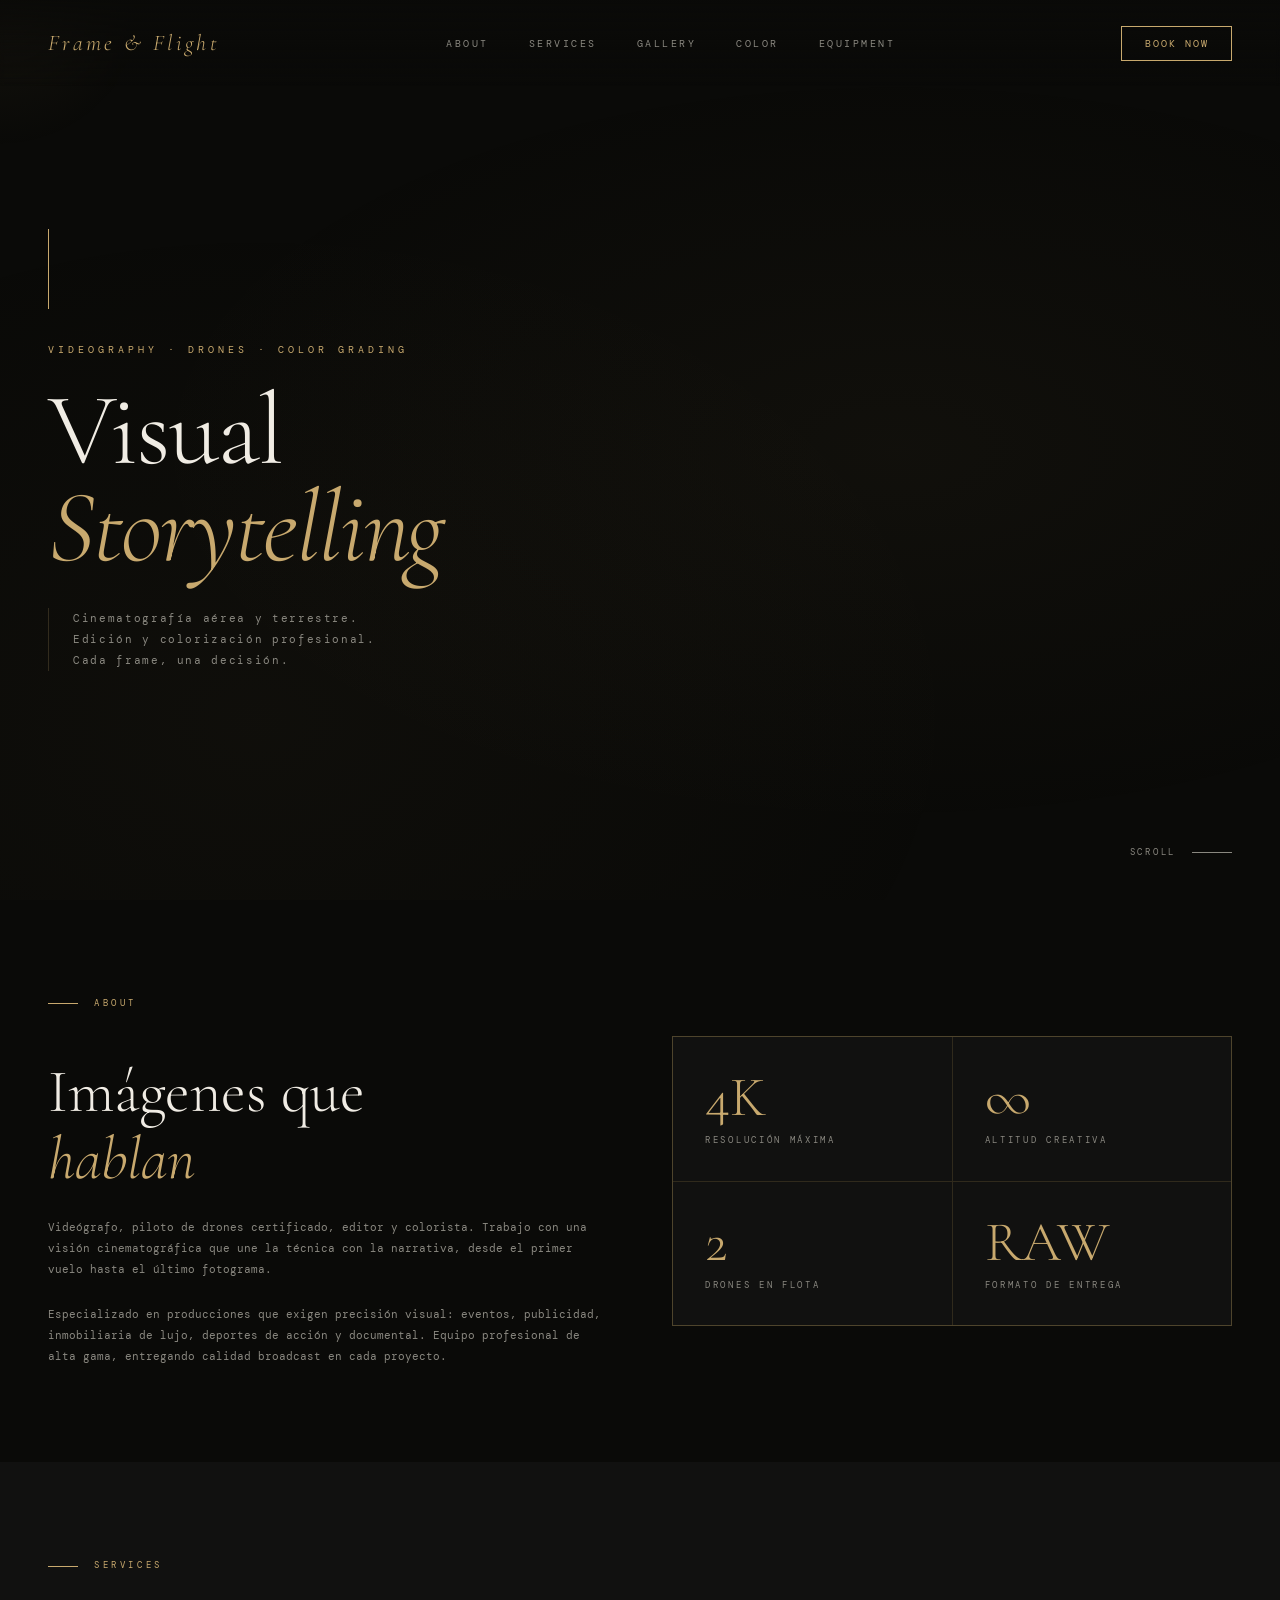
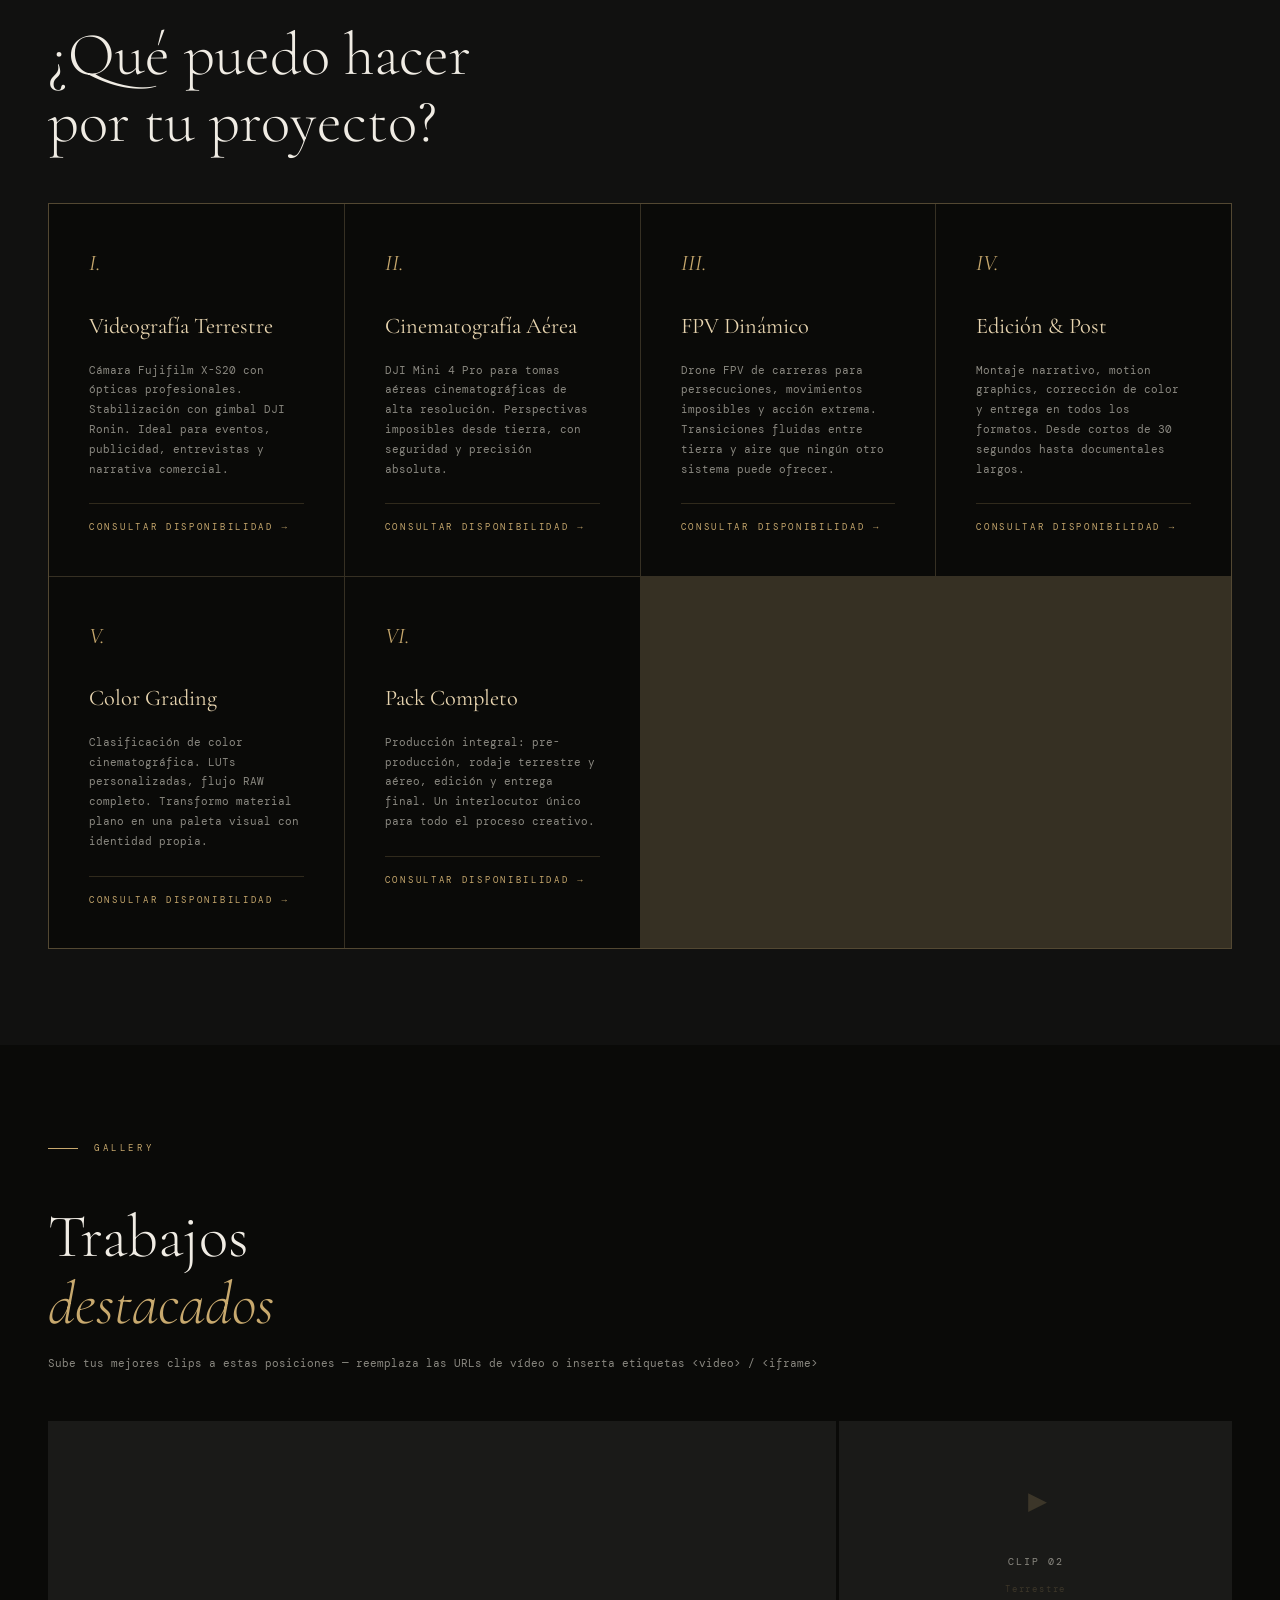
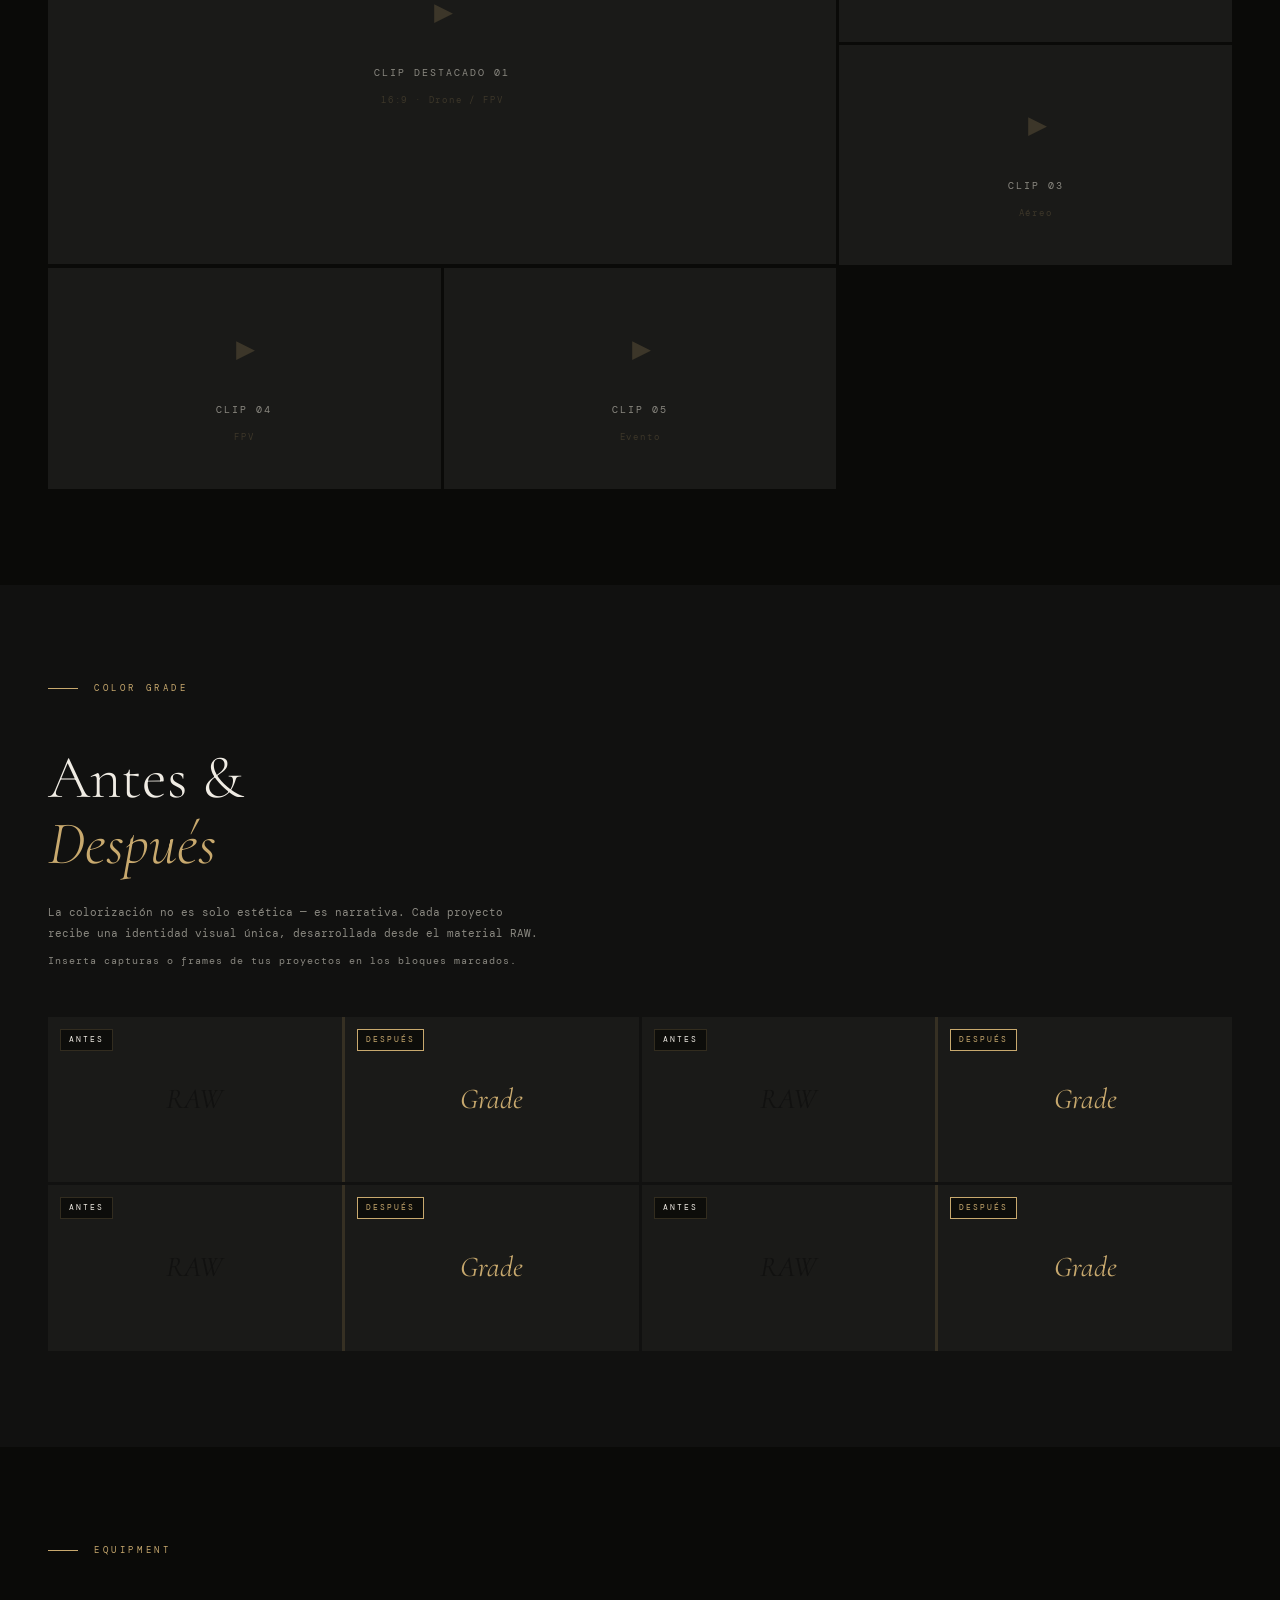
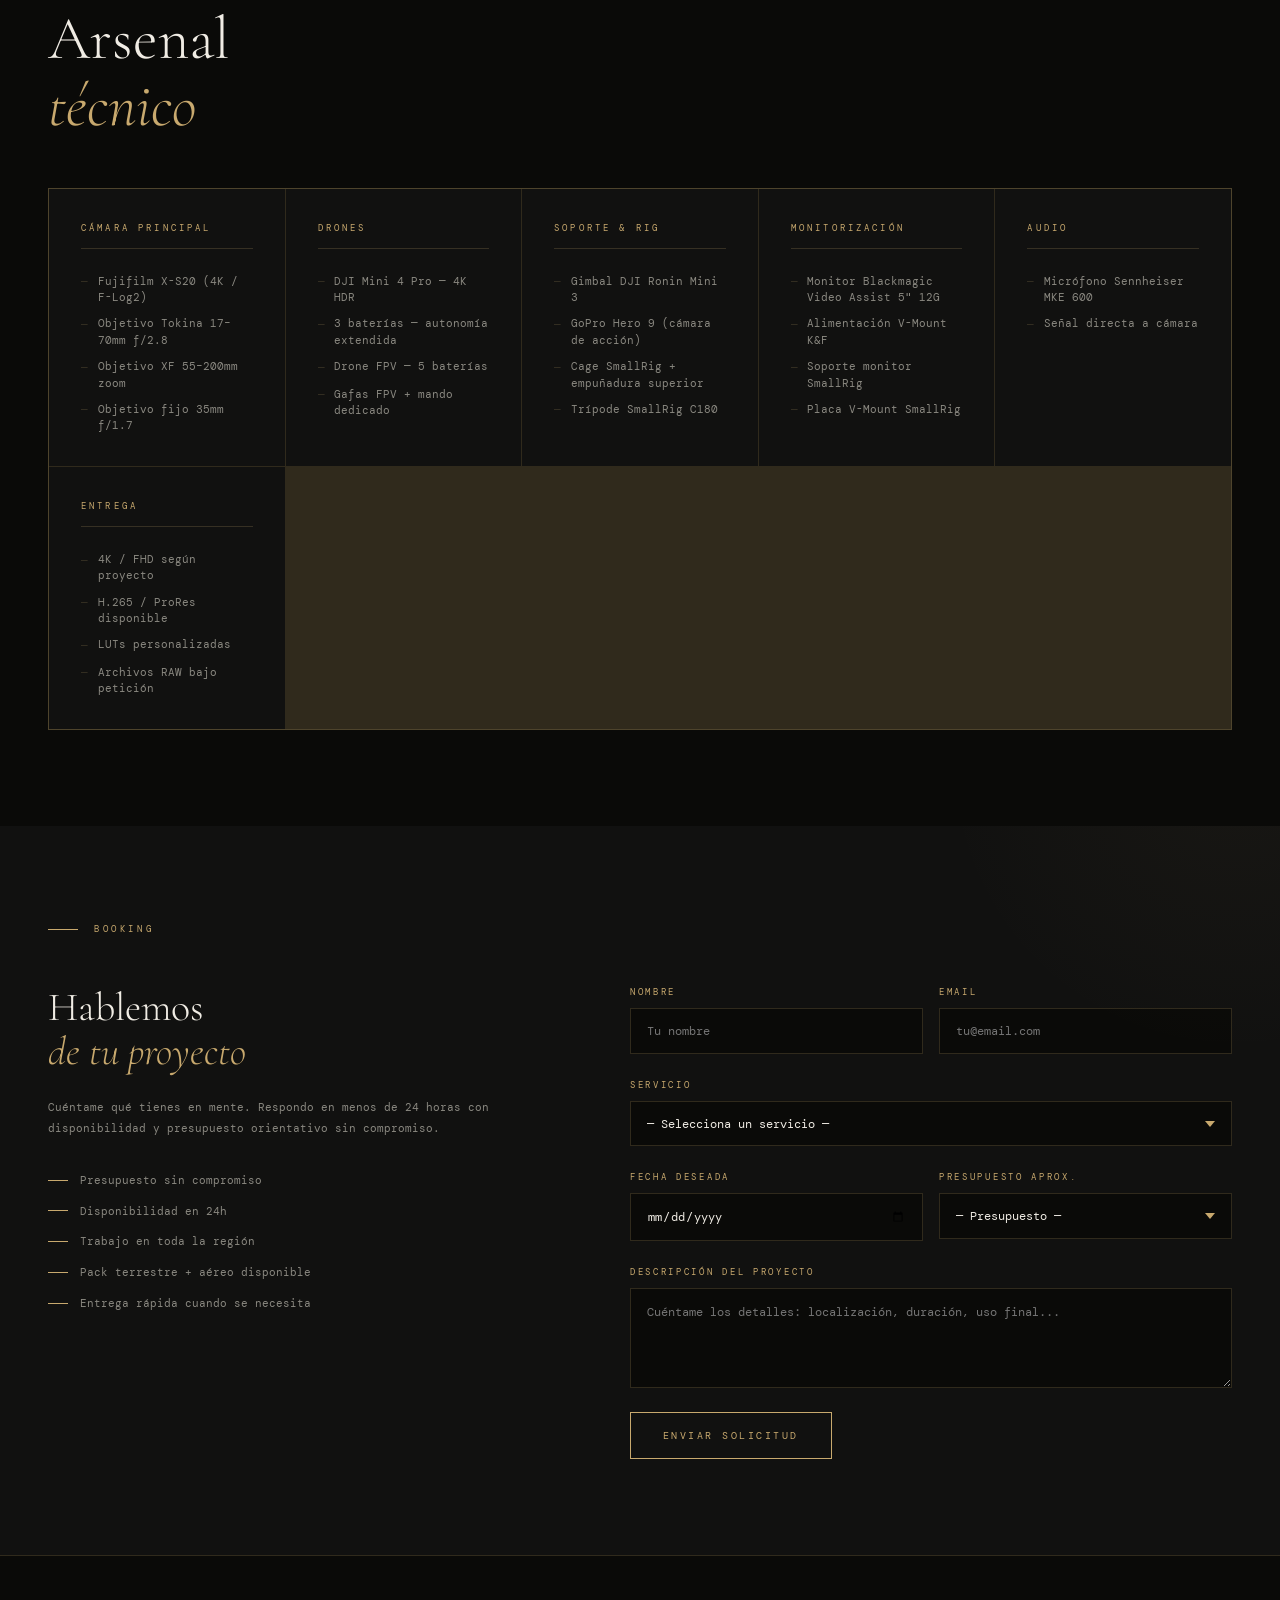
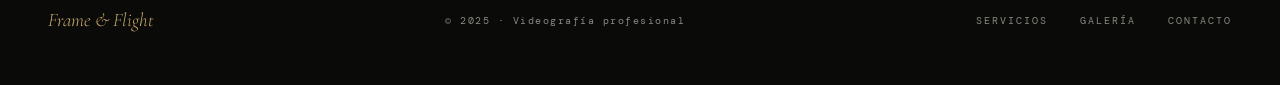
==== .github/workflows/index.html @ 71a97214 "Rename portfolio.html to index.html" ====
<!DOCTYPE html>
<html lang="es">
<head>
<meta charset="UTF-8">
<meta name="viewport" content="width=device-width, initial-scale=1.0">
<title>Portfolio — Videografía & Drones</title>
<link rel="preconnect" href="https://fonts.googleapis.com">
<link href="https://fonts.googleapis.com/css2?family=Cormorant+Garamond:ital,wght@0,300;0,400;0,600;1,300;1,400&family=DM+Mono:wght@300;400&display=swap" rel="stylesheet">

<style>
  :root {
    --bg: #0a0a08;
    --surface: #111110;
    --surface2: #1a1a18;
    --accent: #c8a96e;
    --accent2: #e8d5b0;
    --text: #f0ece4;
    --muted: #8a8880;
    --border: rgba(200,169,110,0.2);
    --font-display: 'Cormorant Garamond', serif;
    --font-mono: 'DM Mono', monospace;
  }

  * { margin: 0; padding: 0; box-sizing: border-box; }

  html { scroll-behavior: smooth; }

  body {
    background: var(--bg);
    color: var(--text);
    font-family: var(--font-mono);
    font-size: 13px;
    line-height: 1.7;
    cursor: crosshair;
  }

  a { color: inherit; text-decoration: none; }

  /* NAV */
  nav {
    position: fixed;
    top: 0; left: 0; right: 0;
    z-index: 100;
    display: flex;
    justify-content: space-between;
    align-items: center;
    padding: 1.5rem 3rem;
    background: linear-gradient(to bottom, rgba(10,10,8,0.95), transparent);
    backdrop-filter: blur(2px);
  }

  .nav-logo {
    font-family: var(--font-display);
    font-size: 1.4rem;
    font-weight: 300;
    letter-spacing: 0.15em;
    color: var(--accent);
    font-style: italic;
  }

  .nav-links {
    display: flex;
    gap: 2.5rem;
    list-style: none;
  }

  .nav-links a {
    font-size: 10px;
    letter-spacing: 0.25em;
    text-transform: uppercase;
    color: var(--muted);
    transition: color 0.3s;
  }

  .nav-links a:hover { color: var(--accent); }

  .nav-cta {
    font-size: 10px;
    letter-spacing: 0.2em;
    text-transform: uppercase;
    border: 1px solid var(--accent);
    color: var(--accent);
    padding: 0.5rem 1.4rem;
    transition: all 0.3s;
    cursor: pointer;
  }

  .nav-cta:hover {
    background: var(--accent);
    color: var(--bg);
  }

  /* HERO */
  #hero {
    height: 100vh;
    display: flex;
    flex-direction: column;
    justify-content: center;
    align-items: flex-start;
    padding: 0 3rem;
    position: relative;
    overflow: hidden;
  }

  .hero-bg {
    position: absolute;
    inset: 0;
    background:
      radial-gradient(ellipse at 70% 50%, rgba(200,169,110,0.04) 0%, transparent 60%),
      radial-gradient(ellipse at 20% 80%, rgba(200,169,110,0.03) 0%, transparent 50%);
  }

  .hero-line {
    width: 1px;
    height: 80px;
    background: var(--accent);
    margin-bottom: 2rem;
    animation: growLine 1.5s ease forwards;
  }

  @keyframes growLine {
    from { height: 0; opacity: 0; }
    to { height: 80px; opacity: 1; }
  }

  .hero-eyebrow {
    font-size: 10px;
    letter-spacing: 0.4em;
    text-transform: uppercase;
    color: var(--accent);
    margin-bottom: 1.5rem;
    animation: fadeUp 1s ease 0.3s both;
  }

  .hero-title {
    font-family: var(--font-display);
    font-size: clamp(3.5rem, 8vw, 7rem);
    font-weight: 300;
    line-height: 0.95;
    letter-spacing: -0.02em;
    margin-bottom: 2rem;
    animation: fadeUp 1s ease 0.5s both;
  }

  .hero-title em {
    font-style: italic;
    color: var(--accent);
    display: block;
  }

  .hero-sub {
    color: var(--muted);
    font-size: 11px;
    letter-spacing: 0.15em;
    max-width: 340px;
    line-height: 1.9;
    animation: fadeUp 1s ease 0.7s both;
    border-left: 1px solid var(--border);
    padding-left: 1.5rem;
  }

  .hero-scroll {
    position: absolute;
    bottom: 2.5rem;
    right: 3rem;
    font-size: 9px;
    letter-spacing: 0.3em;
    text-transform: uppercase;
    color: var(--muted);
    display: flex;
    align-items: center;
    gap: 1rem;
    animation: fadeUp 1s ease 1s both;
  }

  .hero-scroll::after {
    content: '';
    display: block;
    width: 40px;
    height: 1px;
    background: var(--muted);
  }

  @keyframes fadeUp {
    from { opacity: 0; transform: translateY(20px); }
    to { opacity: 1; transform: translateY(0); }
  }

  /* SECTIONS */
  section {
    padding: 6rem 3rem;
  }

  .section-label {
    font-size: 9px;
    letter-spacing: 0.4em;
    text-transform: uppercase;
    color: var(--accent);
    margin-bottom: 3rem;
    display: flex;
    align-items: center;
    gap: 1rem;
  }

  .section-label::before {
    content: '';
    display: block;
    width: 30px;
    height: 1px;
    background: var(--accent);
  }

  .section-title {
    font-family: var(--font-display);
    font-size: clamp(2.2rem, 5vw, 3.8rem);
    font-weight: 300;
    line-height: 1.1;
    margin-bottom: 1.5rem;
  }

  /* ABOUT */
  #about {
    display: grid;
    grid-template-columns: 1fr 1fr;
    gap: 4rem;
    align-items: center;
  }

  .about-stats {
    display: grid;
    grid-template-columns: 1fr 1fr;
    gap: 1px;
    background: var(--border);
    border: 1px solid var(--border);
  }

  .stat {
    background: var(--surface);
    padding: 2rem;
  }

  .stat-num {
    font-family: var(--font-display);
    font-size: 3.5rem;
    font-weight: 300;
    color: var(--accent);
    line-height: 1;
    display: block;
  }

  .stat-label {
    font-size: 9px;
    letter-spacing: 0.3em;
    text-transform: uppercase;
    color: var(--muted);
    margin-top: 0.5rem;
    display: block;
  }

  /* SERVICES */
  #services {
    background: var(--surface);
  }

  .services-grid {
    display: grid;
    grid-template-columns: repeat(auto-fit, minmax(240px, 1fr));
    gap: 1px;
    background: var(--border);
    border: 1px solid var(--border);
    margin-top: 3rem;
  }

  .service-card {
    background: var(--bg);
    padding: 2.5rem;
    transition: background 0.3s;
    cursor: default;
  }

  .service-card:hover { background: var(--surface2); }

  .service-icon {
    font-size: 1.4rem;
    margin-bottom: 1.5rem;
    display: block;
    font-family: var(--font-display);
    color: var(--accent);
    font-style: italic;
  }

  .service-title {
    font-family: var(--font-display);
    font-size: 1.4rem;
    font-weight: 400;
    margin-bottom: 1rem;
    color: var(--accent2);
  }

  .service-desc {
    color: var(--muted);
    font-size: 11px;
    line-height: 1.8;
    margin-bottom: 1.5rem;
  }

  .service-price {
    font-size: 9px;
    letter-spacing: 0.3em;
    text-transform: uppercase;
    color: var(--accent);
    border-top: 1px solid var(--border);
    padding-top: 1rem;
  }

  /* GALLERY */
  #gallery .gallery-grid {
    display: grid;
    grid-template-columns: repeat(3, 1fr);
    gap: 3px;
    margin-top: 3rem;
  }

  .gallery-item {
    aspect-ratio: 16/9;
    background: var(--surface2);
    position: relative;
    overflow: hidden;
    cursor: pointer;
    group: true;
  }

  .gallery-item:first-child {
    grid-column: span 2;
    grid-row: span 2;
  }

  .gallery-placeholder {
    width: 100%;
    height: 100%;
    display: flex;
    flex-direction: column;
    align-items: center;
    justify-content: center;
    gap: 0.75rem;
    background: var(--surface2);
    transition: transform 0.5s ease;
  }

  .gallery-item:hover .gallery-placeholder {
    transform: scale(1.03);
  }

  .gallery-placeholder video {
    width: 100%;
    height: 100%;
    object-fit: cover;
    position: absolute;
    inset: 0;
  }

  .gallery-overlay {
    position: absolute;
    inset: 0;
    background: linear-gradient(to top, rgba(10,10,8,0.8) 0%, transparent 50%);
    display: flex;
    align-items: flex-end;
    padding: 1.5rem;
    opacity: 0;
    transition: opacity 0.3s;
  }

  .gallery-item:hover .gallery-overlay { opacity: 1; }

  .gallery-label {
    font-size: 9px;
    letter-spacing: 0.25em;
    text-transform: uppercase;
    color: var(--accent);
  }

  .gallery-empty {
    color: var(--muted);
    font-size: 10px;
    letter-spacing: 0.2em;
    text-transform: uppercase;
    text-align: center;
  }

  .gallery-empty-icon {
    font-family: var(--font-display);
    font-size: 2.5rem;
    color: var(--border);
    display: block;
    margin-bottom: 0.5rem;
    font-style: italic;
  }

  /* COLOR GRADE */
  #colorgrade {
    background: var(--surface);
  }

  .compare-grid {
    display: grid;
    grid-template-columns: 1fr 1fr;
    gap: 3px;
    margin-top: 3rem;
  }

  .compare-pair {
    background: var(--border);
    display: grid;
    grid-template-columns: 1fr 1fr;
    gap: 3px;
  }

  .compare-frame {
    aspect-ratio: 16/9;
    background: var(--surface2);
    position: relative;
    display: flex;
    align-items: center;
    justify-content: center;
    overflow: hidden;
  }

  .compare-badge {
    position: absolute;
    top: 0.75rem;
    left: 0.75rem;
    font-size: 8px;
    letter-spacing: 0.25em;
    text-transform: uppercase;
    padding: 3px 8px;
    background: rgba(10,10,8,0.8);
    border: 1px solid var(--border);
  }

  .compare-badge.after { border-color: var(--accent); color: var(--accent); }

  .frame-icon {
    font-family: var(--font-display);
    font-size: 1.8rem;
    font-style: italic;
    color: var(--surface);
  }

  /* EQUIPMENT */
  #equipment {
    background: var(--bg);
  }

  .equipment-grid {
    display: grid;
    grid-template-columns: repeat(auto-fit, minmax(200px, 1fr));
    gap: 1px;
    background: var(--border);
    border: 1px solid var(--border);
    margin-top: 3rem;
  }

  .equip-category {
    background: var(--surface);
    padding: 2rem;
  }

  .equip-cat-title {
    font-size: 9px;
    letter-spacing: 0.35em;
    text-transform: uppercase;
    color: var(--accent);
    margin-bottom: 1.5rem;
    padding-bottom: 0.75rem;
    border-bottom: 1px solid var(--border);
  }

  .equip-list {
    list-style: none;
    display: flex;
    flex-direction: column;
    gap: 0.6rem;
  }

  .equip-list li {
    font-size: 11px;
    color: var(--muted);
    display: flex;
    align-items: flex-start;
    gap: 0.6rem;
    line-height: 1.5;
  }

  .equip-list li::before {
    content: '—';
    color: var(--border);
    flex-shrink: 0;
    margin-top: 0.1rem;
  }

  /* BOOKING */
  #booking {
    background: var(--surface);
    position: relative;
    overflow: hidden;
  }

  #booking::before {
    content: '';
    position: absolute;
    top: -50%;
    right: -20%;
    width: 600px;
    height: 600px;
    border-radius: 50%;
    background: radial-gradient(circle, rgba(200,169,110,0.04) 0%, transparent 70%);
    pointer-events: none;
  }

  .booking-layout {
    display: grid;
    grid-template-columns: 1fr 1.2fr;
    gap: 5rem;
    align-items: start;
  }

  .booking-info p {
    color: var(--muted);
    font-size: 11px;
    line-height: 1.9;
    margin-bottom: 2rem;
  }

  .booking-info ul {
    list-style: none;
    display: flex;
    flex-direction: column;
    gap: 0.75rem;
  }

  .booking-info li {
    font-size: 11px;
    color: var(--muted);
    display: flex;
    align-items: center;
    gap: 0.75rem;
  }

  .booking-info li::before {
    content: '';
    width: 20px;
    height: 1px;
    background: var(--accent);
    flex-shrink: 0;
  }

  .booking-form {
    display: flex;
    flex-direction: column;
    gap: 1.5rem;
  }

  .form-group {
    display: flex;
    flex-direction: column;
    gap: 0.5rem;
  }

  .form-group label {
    font-size: 9px;
    letter-spacing: 0.3em;
    text-transform: uppercase;
    color: var(--accent);
  }

  .form-group input,
  .form-group select,
  .form-group textarea {
    background: var(--bg);
    border: 1px solid var(--border);
    color: var(--text);
    padding: 0.85rem 1rem;
    font-family: var(--font-mono);
    font-size: 12px;
    outline: none;
    transition: border-color 0.3s;
    appearance: none;
    -webkit-appearance: none;
  }

  .form-group select {
    background-image: url("data:image/svg+xml,%3Csvg xmlns='http://www.w3.org/2000/svg' width='10' height='6' viewBox='0 0 10 6'%3E%3Cpath d='M0 0l5 6 5-6z' fill='%23c8a96e'/%3E%3C/svg%3E");
    background-repeat: no-repeat;
    background-position: right 1rem center;
    padding-right: 2.5rem;
  }

  .form-group select option {
    background: var(--bg);
    color: var(--text);
  }

  .form-group input:focus,
  .form-group select:focus,
  .form-group textarea:focus {
    border-color: var(--accent);
  }

  .form-group textarea {
    resize: vertical;
    min-height: 100px;
    line-height: 1.7;
  }

  .form-row {
    display: grid;
    grid-template-columns: 1fr 1fr;
    gap: 1rem;
  }

  .btn-submit {
    background: transparent;
    border: 1px solid var(--accent);
    color: var(--accent);
    padding: 1rem 2rem;
    font-family: var(--font-mono);
    font-size: 10px;
    letter-spacing: 0.25em;
    text-transform: uppercase;
    cursor: pointer;
    transition: all 0.3s;
    align-self: flex-start;
  }

  .btn-submit:hover {
    background: var(--accent);
    color: var(--bg);
  }

  /* FOOTER */
  footer {
    padding: 3rem;
    border-top: 1px solid var(--border);
    display: flex;
    justify-content: space-between;
    align-items: center;
  }

  footer .foot-logo {
    font-family: var(--font-display);
    font-size: 1.2rem;
    font-weight: 300;
    font-style: italic;
    color: var(--accent);
  }

  footer p {
    font-size: 10px;
    color: var(--muted);
    letter-spacing: 0.15em;
  }

  footer nav {
    position: static;
    padding: 0;
    background: transparent;
    backdrop-filter: none;
    gap: 2rem;
  }

  footer nav a {
    font-size: 10px;
    letter-spacing: 0.2em;
    text-transform: uppercase;
    color: var(--muted);
    transition: color 0.3s;
  }

  footer nav a:hover { color: var(--accent); }

  /* MODAL */
  .modal-overlay {
    display: none;
    position: fixed;
    inset: 0;
    background: rgba(10,10,8,0.92);
    z-index: 200;
    align-items: center;
    justify-content: center;
    backdrop-filter: blur(4px);
  }

  .modal-overlay.open { display: flex; }

  .modal {
    background: var(--surface);
    border: 1px solid var(--border);
    max-width: 480px;
    width: 90%;
    padding: 3rem;
    position: relative;
    animation: fadeUp 0.3s ease;
  }

  .modal h3 {
    font-family: var(--font-display);
    font-size: 1.8rem;
    font-weight: 300;
    color: var(--accent2);
    margin-bottom: 0.75rem;
  }

  .modal p {
    color: var(--muted);
    font-size: 11px;
    line-height: 1.8;
    margin-bottom: 2rem;
  }

  .modal-close {
    position: absolute;
    top: 1.5rem;
    right: 1.5rem;
    background: none;
    border: none;
    color: var(--muted);
    font-size: 1.2rem;
    cursor: pointer;
    font-family: var(--font-mono);
    transition: color 0.3s;
  }

  .modal-close:hover { color: var(--accent); }

  .success-msg {
    display: none;
    align-items: center;
    gap: 1rem;
    padding: 1rem 1.25rem;
    border: 1px solid var(--accent);
    font-size: 11px;
    color: var(--accent);
    letter-spacing: 0.1em;
    margin-top: 1rem;
  }

  .success-msg.show { display: flex; }

  /* RESPONSIVE */
  @media (max-width: 900px) {
    nav { padding: 1.25rem 1.5rem; }
    .nav-links { display: none; }
    section { padding: 4rem 1.5rem; }
    #about { grid-template-columns: 1fr; }
    .gallery-grid { grid-template-columns: 1fr 1fr !important; }
    .gallery-item:first-child { grid-column: span 2; grid-row: span 1; }
    .compare-grid { grid-template-columns: 1fr; }
    .booking-layout { grid-template-columns: 1fr; gap: 3rem; }
    .form-row { grid-template-columns: 1fr; }
    footer { flex-direction: column; gap: 1.5rem; text-align: center; }
  }

  /* CURSOR GLOW */
  .cursor-glow {
    position: fixed;
    width: 300px;
    height: 300px;
    background: radial-gradient(circle, rgba(200,169,110,0.06) 0%, transparent 70%);
    border-radius: 50%;
    pointer-events: none;
    transform: translate(-50%, -50%);
    z-index: 0;
    transition: opacity 0.3s;
  }
</style>
</head>
<body>

<div class="cursor-glow" id="cursorGlow"></div>

<!-- NAV -->
<nav>
  <div class="nav-logo">Frame & Flight</div>
  <ul class="nav-links">
    <li><a href="#about">About</a></li>
    <li><a href="#services">Services</a></li>
    <li><a href="#gallery">Gallery</a></li>
    <li><a href="#colorgrade">Color</a></li>
    <li><a href="#equipment">Equipment</a></li>
  </ul>
  <a href="#booking" class="nav-cta">Book Now</a>
</nav>

<!-- HERO -->
<section id="hero">
  <div class="hero-bg"></div>
  <div class="hero-line"></div>
  <div class="hero-eyebrow">Videography · Drones · Color Grading</div>
  <h1 class="hero-title">
    Visual<br>
    <em>Storytelling</em>
  </h1>
  <p class="hero-sub">
    Cinematografía aérea y terrestre.<br>
    Edición y colorización profesional.<br>
    Cada frame, una decisión.
  </p>
  <div class="hero-scroll">Scroll</div>
</section>

<!-- ABOUT -->
<section id="about">
  <div>
    <div class="section-label">About</div>
    <h2 class="section-title">Imágenes que<br><em style="font-style:italic; color:var(--accent)">hablan</em></h2>
    <p style="color:var(--muted); font-size:11px; line-height:1.9; margin-bottom:1.5rem;">
      Videógrafo, piloto de drones certificado, editor y colorista. Trabajo con una visión cinematográfica que une la técnica con la narrativa, desde el primer vuelo hasta el último fotograma.
    </p>
    <p style="color:var(--muted); font-size:11px; line-height:1.9;">
      Especializado en producciones que exigen precisión visual: eventos, publicidad, inmobiliaria de lujo, deportes de acción y documental. Equipo profesional de alta gama, entregando calidad broadcast en cada proyecto.
    </p>
  </div>
  <div class="about-stats">
    <div class="stat">
      <span class="stat-num">4K</span>
      <span class="stat-label">Resolución máxima</span>
    </div>
    <div class="stat">
      <span class="stat-num">∞</span>
      <span class="stat-label">Altitud creativa</span>
    </div>
    <div class="stat">
      <span class="stat-num">2</span>
      <span class="stat-label">Drones en flota</span>
    </div>
    <div class="stat">
      <span class="stat-num">RAW</span>
      <span class="stat-label">Formato de entrega</span>
    </div>
  </div>
</section>

<!-- SERVICES -->
<section id="services">
  <div class="section-label">Services</div>
  <h2 class="section-title">¿Qué puedo hacer<br>por tu proyecto?</h2>

  <div class="services-grid">
    <div class="service-card">
      <span class="service-icon">I.</span>
      <div class="service-title">Videografía Terrestre</div>
      <p class="service-desc">Cámara Fujifilm X-S20 con ópticas profesionales. Stabilización con gimbal DJI Ronin. Ideal para eventos, publicidad, entrevistas y narrativa comercial.</p>
      <div class="service-price">Consultar disponibilidad →</div>
    </div>
    <div class="service-card">
      <span class="service-icon">II.</span>
      <div class="service-title">Cinematografía Aérea</div>
      <p class="service-desc">DJI Mini 4 Pro para tomas aéreas cinematográficas de alta resolución. Perspectivas imposibles desde tierra, con seguridad y precisión absoluta.</p>
      <div class="service-price">Consultar disponibilidad →</div>
    </div>
    <div class="service-card">
      <span class="service-icon">III.</span>
      <div class="service-title">FPV Dinámico</div>
      <p class="service-desc">Drone FPV de carreras para persecuciones, movimientos imposibles y acción extrema. Transiciones fluidas entre tierra y aire que ningún otro sistema puede ofrecer.</p>
      <div class="service-price">Consultar disponibilidad →</div>
    </div>
    <div class="service-card">
      <span class="service-icon">IV.</span>
      <div class="service-title">Edición & Post</div>
      <p class="service-desc">Montaje narrativo, motion graphics, corrección de color y entrega en todos los formatos. Desde cortos de 30 segundos hasta documentales largos.</p>
      <div class="service-price">Consultar disponibilidad →</div>
    </div>
    <div class="service-card">
      <span class="service-icon">V.</span>
      <div class="service-title">Color Grading</div>
      <p class="service-desc">Clasificación de color cinematográfica. LUTs personalizadas, flujo RAW completo. Transformo material plano en una paleta visual con identidad propia.</p>
      <div class="service-price">Consultar disponibilidad →</div>
    </div>
    <div class="service-card">
      <span class="service-icon">VI.</span>
      <div class="service-title">Pack Completo</div>
      <p class="service-desc">Producción integral: pre-producción, rodaje terrestre y aéreo, edición y entrega final. Un interlocutor único para todo el proceso creativo.</p>
      <div class="service-price">Consultar disponibilidad →</div>
    </div>
  </div>
</section>

<!-- GALLERY -->
<section id="gallery">
  <div class="section-label">Gallery</div>
  <h2 class="section-title">Trabajos<br><em style="font-style:italic; color:var(--accent)">destacados</em></h2>
  <p style="color:var(--muted); font-size:11px; margin-bottom:0; margin-top:-0.5rem;">Sube tus mejores clips a estas posiciones — reemplaza las URLs de vídeo o inserta etiquetas &lt;video&gt; / &lt;iframe&gt;</p>

  <div class="gallery-grid">
    <div class="gallery-item">
      <div class="gallery-placeholder">
        <span class="gallery-empty-icon">▶</span>
        <span class="gallery-empty">Clip destacado 01</span>
        <span style="font-size:9px; color:var(--border); letter-spacing:0.2em;">16:9 · Drone / FPV</span>
      </div>
      <div class="gallery-overlay"><span class="gallery-label">Título del proyecto</span></div>
    </div>
    <div class="gallery-item">
      <div class="gallery-placeholder">
        <span class="gallery-empty-icon">▶</span>
        <span class="gallery-empty">Clip 02</span>
        <span style="font-size:9px; color:var(--border); letter-spacing:0.2em;">Terrestre</span>
      </div>
      <div class="gallery-overlay"><span class="gallery-label">Título del proyecto</span></div>
    </div>
    <div class="gallery-item">
      <div class="gallery-placeholder">
        <span class="gallery-empty-icon">▶</span>
        <span class="gallery-empty">Clip 03</span>
        <span style="font-size:9px; color:var(--border); letter-spacing:0.2em;">Aéreo</span>
      </div>
      <div class="gallery-overlay"><span class="gallery-label">Título del proyecto</span></div>
    </div>
    <div class="gallery-item">
      <div class="gallery-placeholder">
        <span class="gallery-empty-icon">▶</span>
        <span class="gallery-empty">Clip 04</span>
        <span style="font-size:9px; color:var(--border); letter-spacing:0.2em;">FPV</span>
      </div>
      <div class="gallery-overlay"><span class="gallery-label">Título del proyecto</span></div>
    </div>
    <div class="gallery-item">
      <div class="gallery-placeholder">
        <span class="gallery-empty-icon">▶</span>
        <span class="gallery-empty">Clip 05</span>
        <span style="font-size:9px; color:var(--border); letter-spacing:0.2em;">Evento</span>
      </div>
      <div class="gallery-overlay"><span class="gallery-label">Título del proyecto</span></div>
    </div>
  </div>
</section>

<!-- COLOR GRADE -->
<section id="colorgrade">
  <div class="section-label">Color Grade</div>
  <h2 class="section-title">Antes &<br><em style="font-style:italic; color:var(--accent)">Después</em></h2>
  <p style="color:var(--muted); font-size:11px; line-height:1.9; margin-bottom:0.5rem; max-width:500px;">
    La colorización no es solo estética — es narrativa. Cada proyecto recibe una identidad visual única, desarrollada desde el material RAW.
  </p>
  <p style="color:var(--muted); font-size:10px; letter-spacing:0.1em; margin-bottom:0;">Inserta capturas o frames de tus proyectos en los bloques marcados.</p>

  <div class="compare-grid">
    <div class="compare-pair">
      <div class="compare-frame">
        <span class="frame-icon">RAW</span>
        <span class="compare-badge">Antes</span>
      </div>
      <div class="compare-frame">
        <span class="frame-icon" style="color:var(--accent);">Grade</span>
        <span class="compare-badge after">Después</span>
      </div>
    </div>
    <div class="compare-pair">
      <div class="compare-frame">
        <span class="frame-icon">RAW</span>
        <span class="compare-badge">Antes</span>
      </div>
      <div class="compare-frame">
        <span class="frame-icon" style="color:var(--accent);">Grade</span>
        <span class="compare-badge after">Después</span>
      </div>
    </div>
    <div class="compare-pair">
      <div class="compare-frame">
        <span class="frame-icon">RAW</span>
        <span class="compare-badge">Antes</span>
      </div>
      <div class="compare-frame">
        <span class="frame-icon" style="color:var(--accent);">Grade</span>
        <span class="compare-badge after">Después</span>
      </div>
    </div>
    <div class="compare-pair">
      <div class="compare-frame">
        <span class="frame-icon">RAW</span>
        <span class="compare-badge">Antes</span>
      </div>
      <div class="compare-frame">
        <span class="frame-icon" style="color:var(--accent);">Grade</span>
        <span class="compare-badge after">Después</span>
      </div>
    </div>
  </div>
</section>

<!-- EQUIPMENT -->
<section id="equipment">
  <div class="section-label">Equipment</div>
  <h2 class="section-title">Arsenal<br><em style="font-style:italic; color:var(--accent)">técnico</em></h2>

  <div class="equipment-grid">
    <div class="equip-category">
      <div class="equip-cat-title">Cámara Principal</div>
      <ul class="equip-list">
        <li>Fujifilm X-S20 (4K / F-Log2)</li>
        <li>Objetivo Tokina 17–70mm f/2.8</li>
        <li>Objetivo XF 55–200mm zoom</li>
        <li>Objetivo fijo 35mm f/1.7</li>
      </ul>
    </div>
    <div class="equip-category">
      <div class="equip-cat-title">Drones</div>
      <ul class="equip-list">
        <li>DJI Mini 4 Pro — 4K HDR</li>
        <li>3 baterías — autonomía extendida</li>
        <li>Drone FPV — 5 baterías</li>
        <li>Gafas FPV + mando dedicado</li>
      </ul>
    </div>
    <div class="equip-category">
      <div class="equip-cat-title">Soporte & Rig</div>
      <ul class="equip-list">
        <li>Gimbal DJI Ronin Mini 3</li>
        <li>GoPro Hero 9 (cámara de acción)</li>
        <li>Cage SmallRig + empuñadura superior</li>
        <li>Trípode SmallRig C180</li>
      </ul>
    </div>
    <div class="equip-category">
      <div class="equip-cat-title">Monitorización</div>
      <ul class="equip-list">
        <li>Monitor Blackmagic Video Assist 5" 12G</li>
        <li>Alimentación V-Mount K&F</li>
        <li>Soporte monitor SmallRig</li>
        <li>Placa V-Mount SmallRig</li>
      </ul>
    </div>
    <div class="equip-category">
      <div class="equip-cat-title">Audio</div>
      <ul class="equip-list">
        <li>Micrófono Sennheiser MKE 600</li>
        <li>Señal directa a cámara</li>
      </ul>
    </div>
    <div class="equip-category">
      <div class="equip-cat-title">Entrega</div>
      <ul class="equip-list">
        <li>4K / FHD según proyecto</li>
        <li>H.265 / ProRes disponible</li>
        <li>LUTs personalizadas</li>
        <li>Archivos RAW bajo petición</li>
      </ul>
    </div>
  </div>
</section>

<!-- BOOKING -->
<section id="booking">
  <div class="section-label">Booking</div>
  <div class="booking-layout">
    <div class="booking-info">
      <h2 class="section-title" style="font-size:2.5rem;">Hablemos<br><em style="font-style:italic; color:var(--accent)">de tu proyecto</em></h2>
      <p>Cuéntame qué tienes en mente. Respondo en menos de 24 horas con disponibilidad y presupuesto orientativo sin compromiso.</p>
      <ul>
        <li>Presupuesto sin compromiso</li>
        <li>Disponibilidad en 24h</li>
        <li>Trabajo en toda la región</li>
        <li>Pack terrestre + aéreo disponible</li>
        <li>Entrega rápida cuando se necesita</li>
      </ul>
    </div>
    <div class="booking-form" id="bookingForm">
      <div class="form-row">
        <div class="form-group">
          <label>Nombre</label>
          <input type="text" placeholder="Tu nombre" id="f-name">
        </div>
        <div class="form-group">
          <label>Email</label>
          <input type="email" placeholder="tu@email.com" id="f-email">
        </div>
      </div>
      <div class="form-group">
        <label>Servicio</label>
        <select id="f-service">
          <option value="">— Selecciona un servicio —</option>
          <option>Videografía Terrestre</option>
          <option>Cinematografía Aérea (Mini 4 Pro)</option>
          <option>FPV Dinámico</option>
          <option>Edición & Post-producción</option>
          <option>Color Grading</option>
          <option>Pack Producción Completa</option>
        </select>
      </div>
      <div class="form-row">
        <div class="form-group">
          <label>Fecha deseada</label>
          <input type="date" id="f-date">
        </div>
        <div class="form-group">
          <label>Presupuesto aprox.</label>
          <select id="f-budget">
            <option value="">— Presupuesto —</option>
            <option>< 500 €</option>
            <option>500 – 1.000 €</option>
            <option>1.000 – 2.500 €</option>
            <option>2.500 – 5.000 €</option>
            <option>> 5.000 €</option>
          </select>
        </div>
      </div>
      <div class="form-group">
        <label>Descripción del proyecto</label>
        <textarea placeholder="Cuéntame los detalles: localización, duración, uso final..." id="f-msg"></textarea>
      </div>
      <button class="btn-submit" onclick="submitForm()">Enviar solicitud</button>
      <div class="success-msg" id="successMsg">
        <span style="color:var(--accent); font-size:1.2rem; font-family:var(--font-display); font-style:italic;">✓</span>
        Solicitud enviada — te respondo en menos de 24 horas.
      </div>
    </div>
  </div>
</section>

<!-- FOOTER -->
<footer>
  <div class="foot-logo">Frame & Flight</div>
  <p>© 2025 · Videografía profesional</p>
  <nav>
    <a href="#services">Servicios</a>
    <a href="#gallery">Galería</a>
    <a href="#booking">Contacto</a>
  </nav>
</footer>

<!-- MODAL -->
<div class="modal-overlay" id="modal">
  <div class="modal">
    <button class="modal-close" onclick="closeModal()">✕</button>
    <h3>Reserva enviada</h3>
    <p>Gracias por contactar. Revisaré tu solicitud y te responderé con disponibilidad y presupuesto orientativo en menos de 24 horas.</p>
    <button class="btn-submit" onclick="closeModal()">Cerrar</button>
  </div>
</div>

<script>
  document.addEventListener('mousemove', (e) => {
    const glow = document.getElementById('cursorGlow');
    glow.style.left = e.clientX + 'px';
    glow.style.top = e.clientY + 'px';
  });

  function submitForm() {
    const name = document.getElementById('f-name').value.trim();
    const email = document.getElementById('f-email').value.trim();
    const service = document.getElementById('f-service').value;

    if (!name || !email || !service) {
      alert('Por favor completa los campos obligatorios: nombre, email y servicio.');
      return;
    }

    document.getElementById('successMsg').classList.add('show');
    document.getElementById('modal').classList.add('open');
    document.getElementById('bookingForm').reset();
    document.getElementById('successMsg').classList.remove('show');
  }

  function closeModal() {
    document.getElementById('modal').classList.remove('open');
  }

  document.getElementById('modal').addEventListener('click', function(e) {
    if (e.target === this) closeModal();
  });

  const observer = new IntersectionObserver((entries) => {
    entries.forEach(entry => {
      if (entry.isIntersecting) {
        entry.target.style.opacity = '1';
        entry.target.style.transform = 'translateY(0)';
      }
    });
  }, { threshold: 0.1 });

  document.querySelectorAll('.service-card, .equip-category, .stat').forEach(el => {
    el.style.opacity = '0';
    el.style.transform = 'translateY(20px)';
    el.style.transition = 'opacity 0.6s ease, transform 0.6s ease';
    observer.observe(el);
  });
</script>
</body>
</html>
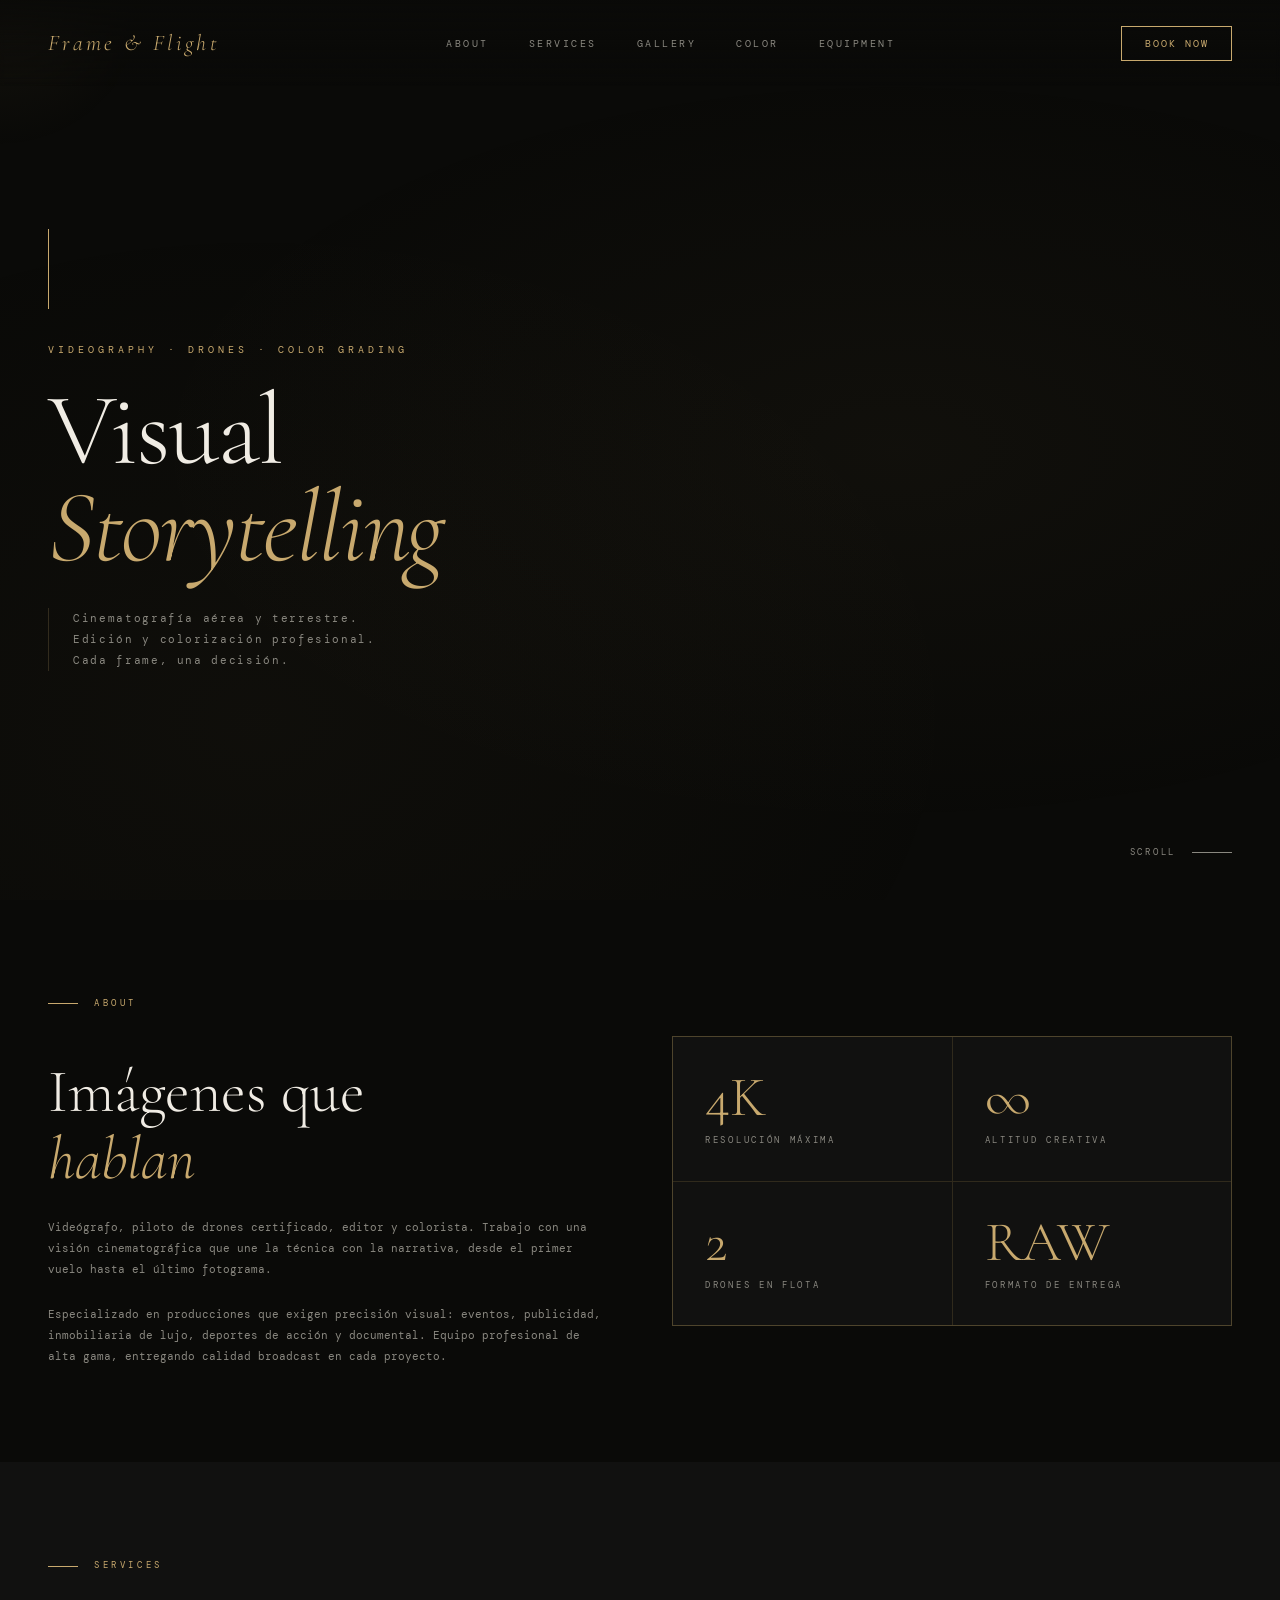
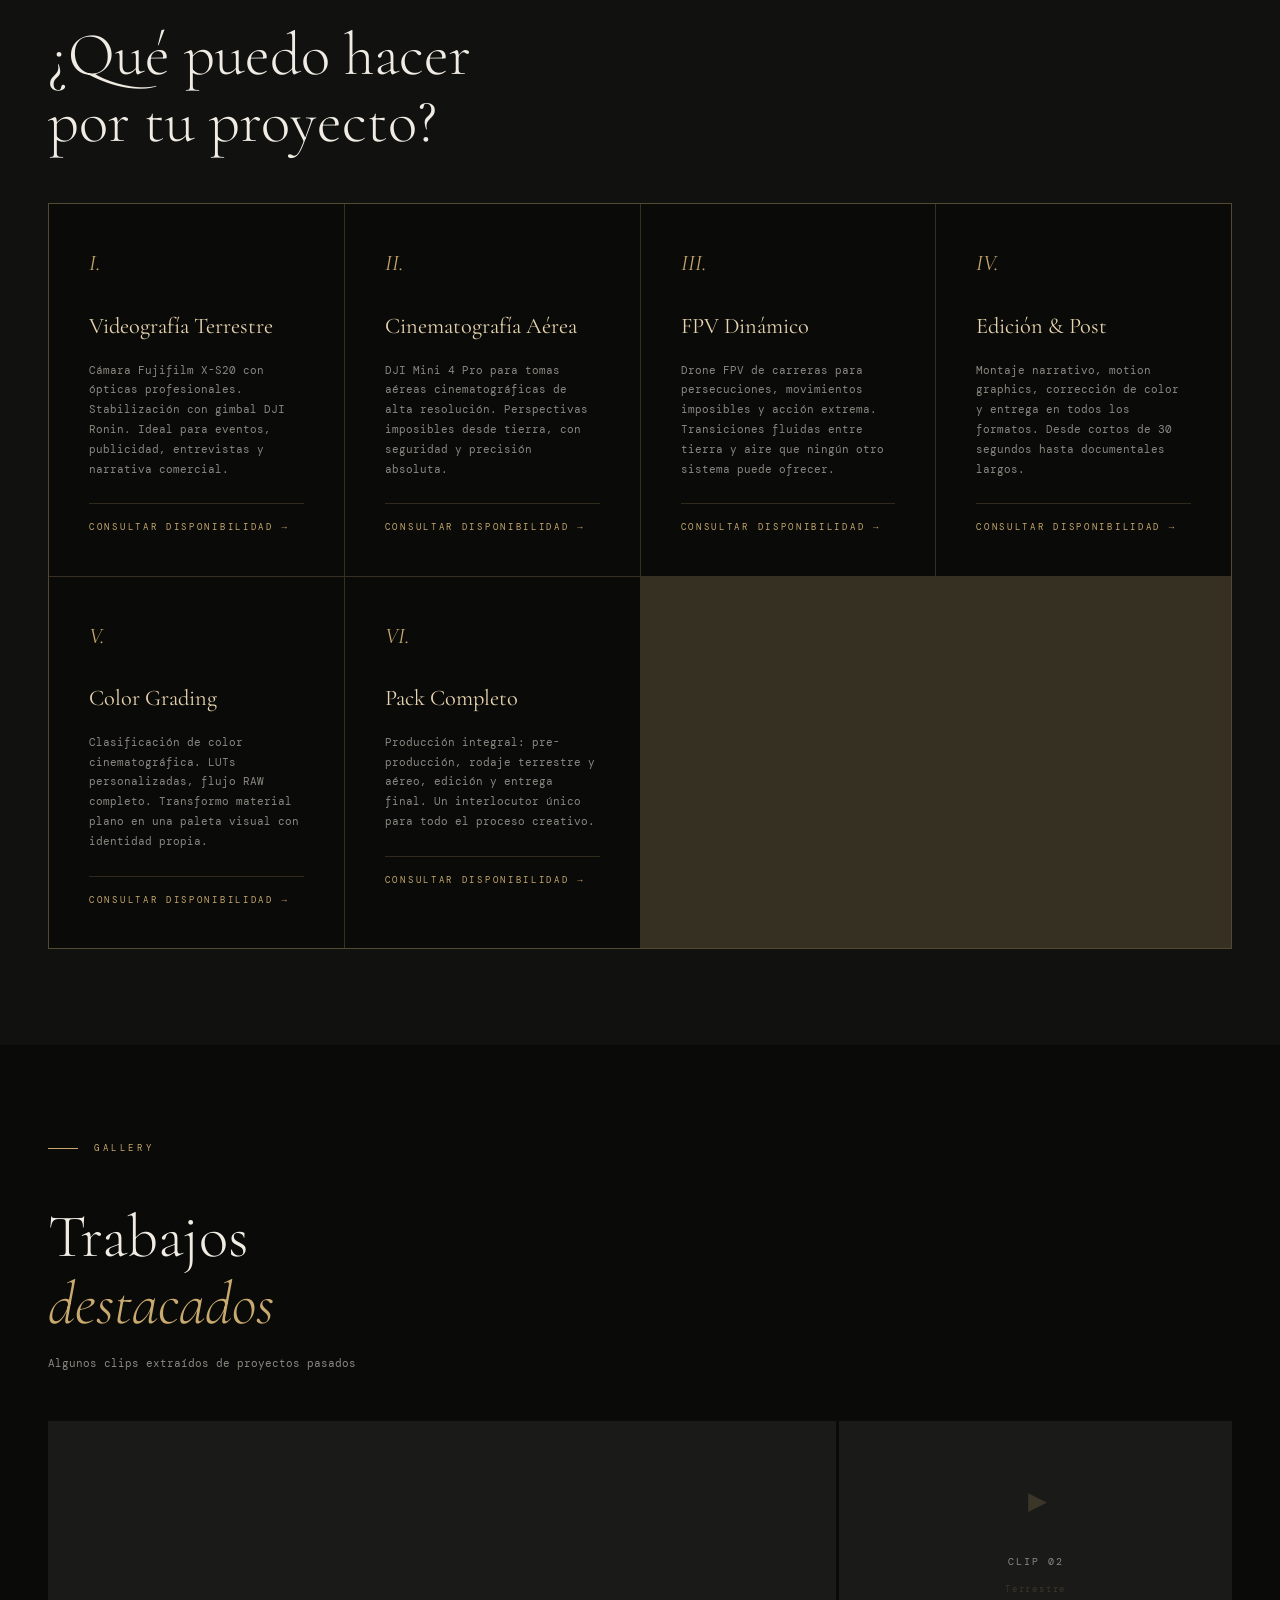
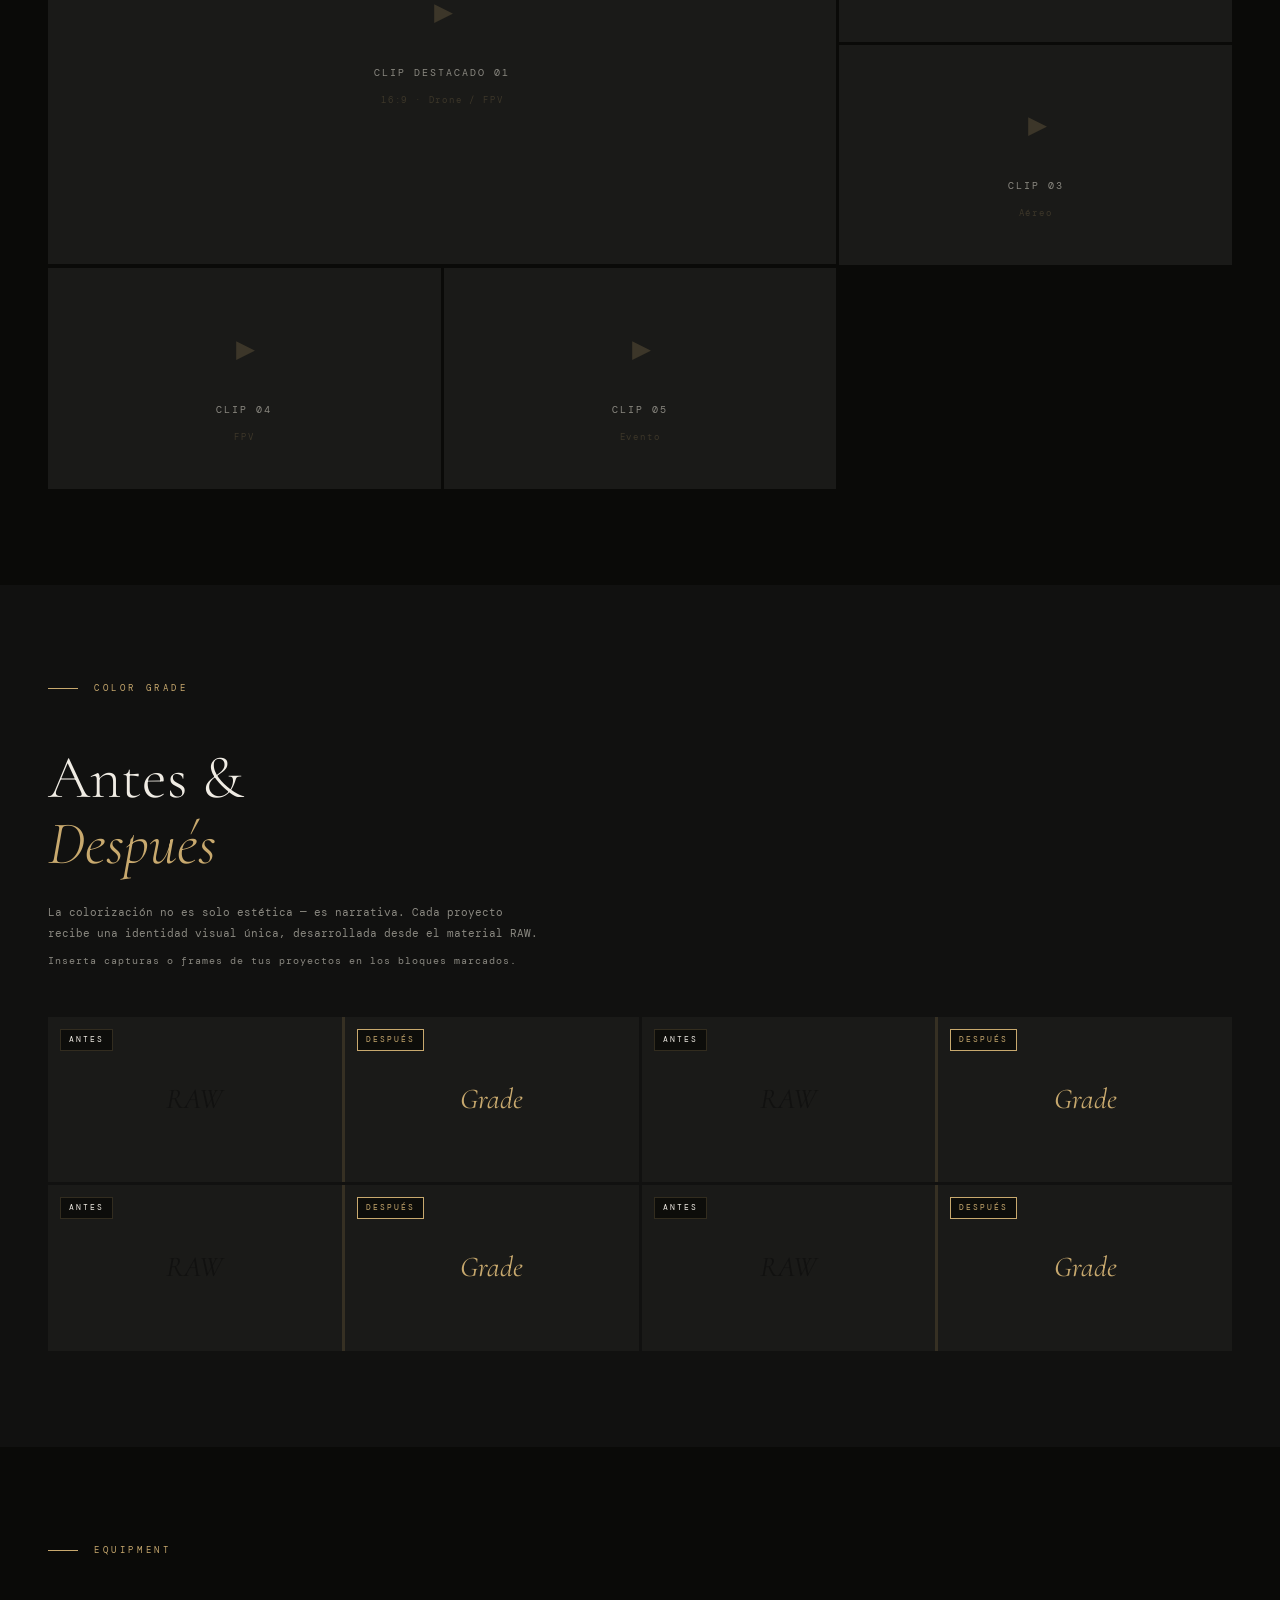
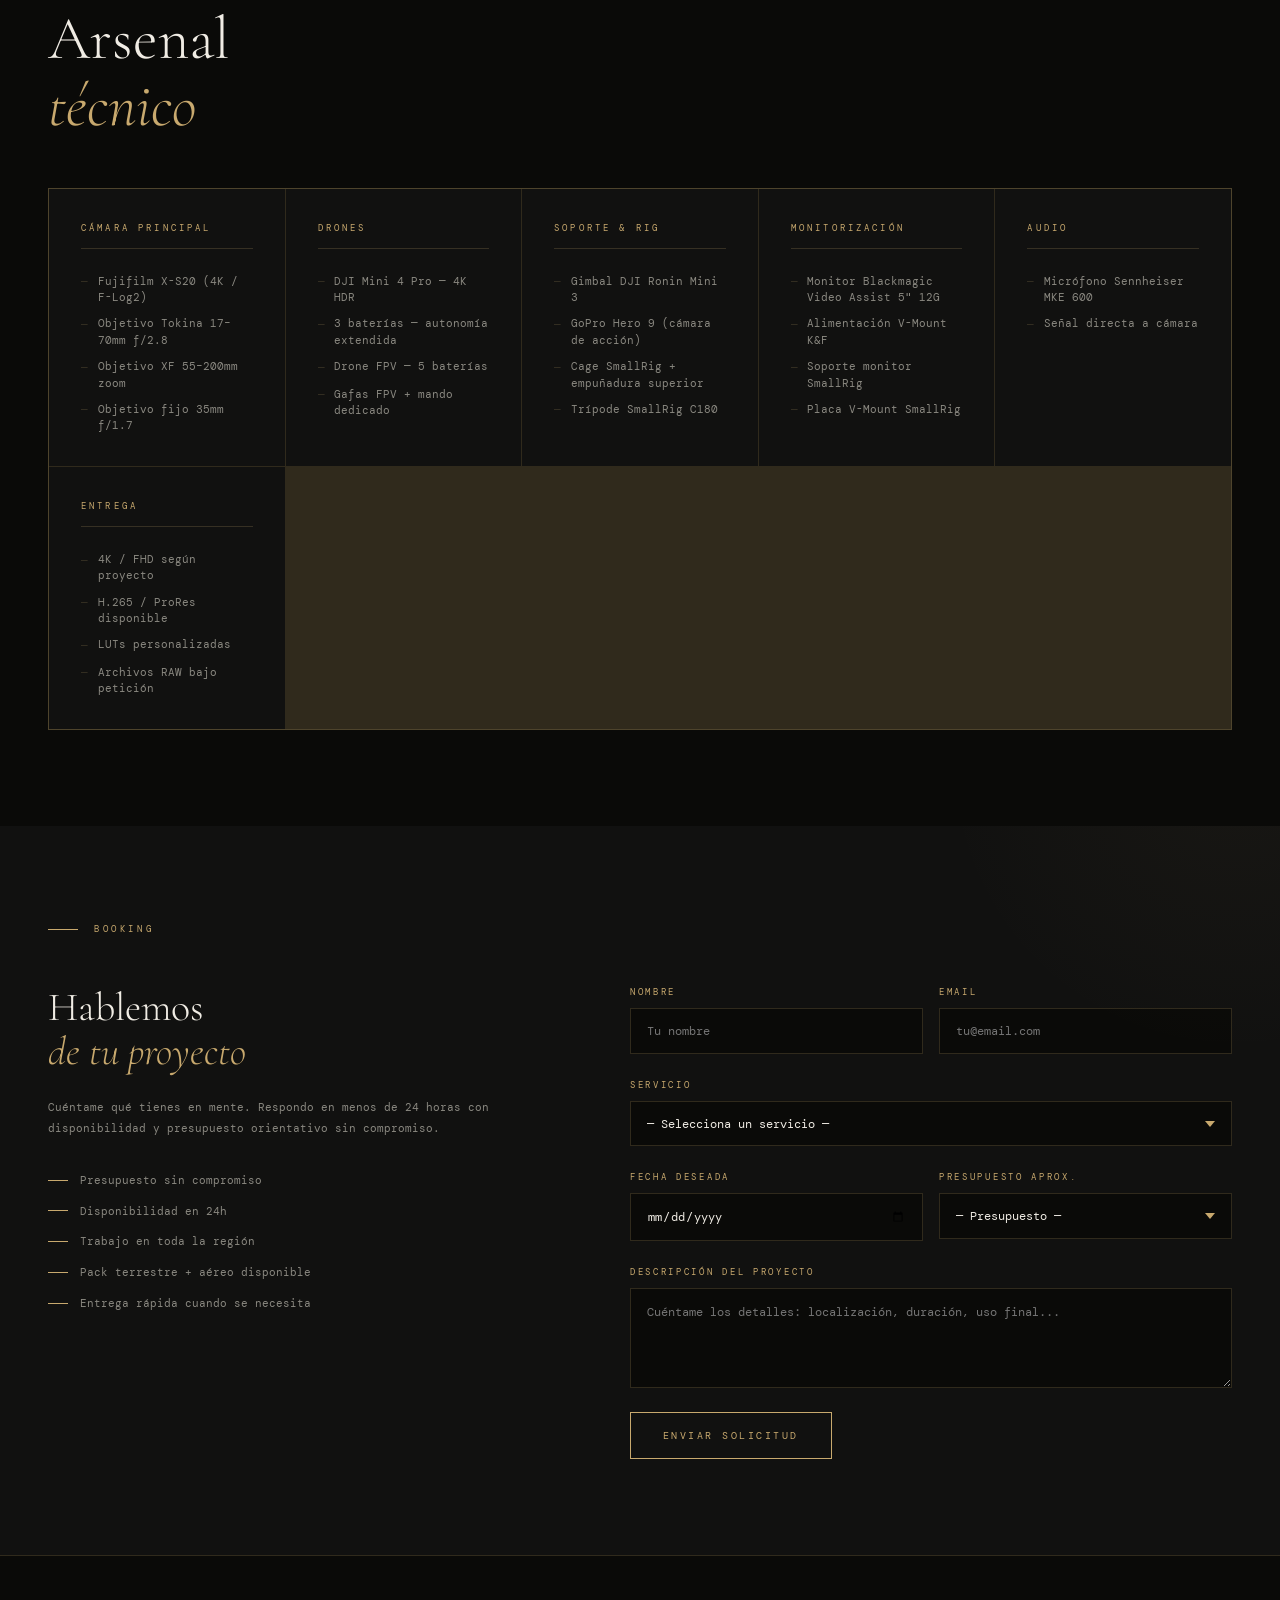
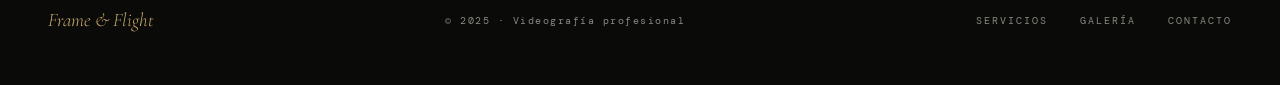
==== commit 1fe554b2: "Update index.html" ====
--- a/.github/workflows/index.html
+++ b/.github/workflows/index.html
@@ -3,7 +3,7 @@
 <head>
 <meta charset="UTF-8">
 <meta name="viewport" content="width=device-width, initial-scale=1.0">
-<title>Portfolio — Videografía & Drones</title>
+<title>Portfolio — Laurelli_Production</title>
 <link rel="preconnect" href="https://fonts.googleapis.com">
 <link href="https://fonts.googleapis.com/css2?family=Cormorant+Garamond:ital,wght@0,300;0,400;0,600;1,300;1,400&family=DM+Mono:wght@300;400&display=swap" rel="stylesheet">
 
@@ -889,7 +889,7 @@
 <section id="gallery">
   <div class="section-label">Gallery</div>
   <h2 class="section-title">Trabajos<br><em style="font-style:italic; color:var(--accent)">destacados</em></h2>
-  <p style="color:var(--muted); font-size:11px; margin-bottom:0; margin-top:-0.5rem;">Sube tus mejores clips a estas posiciones — reemplaza las URLs de vídeo o inserta etiquetas &lt;video&gt; / &lt;iframe&gt;</p>
+  <p style="color:var(--muted); font-size:11px; margin-bottom:0; margin-top:-0.5rem;">Algunos clips extraídos de proyectos pasados</p>
 
   <div class="gallery-grid">
     <div class="gallery-item">
